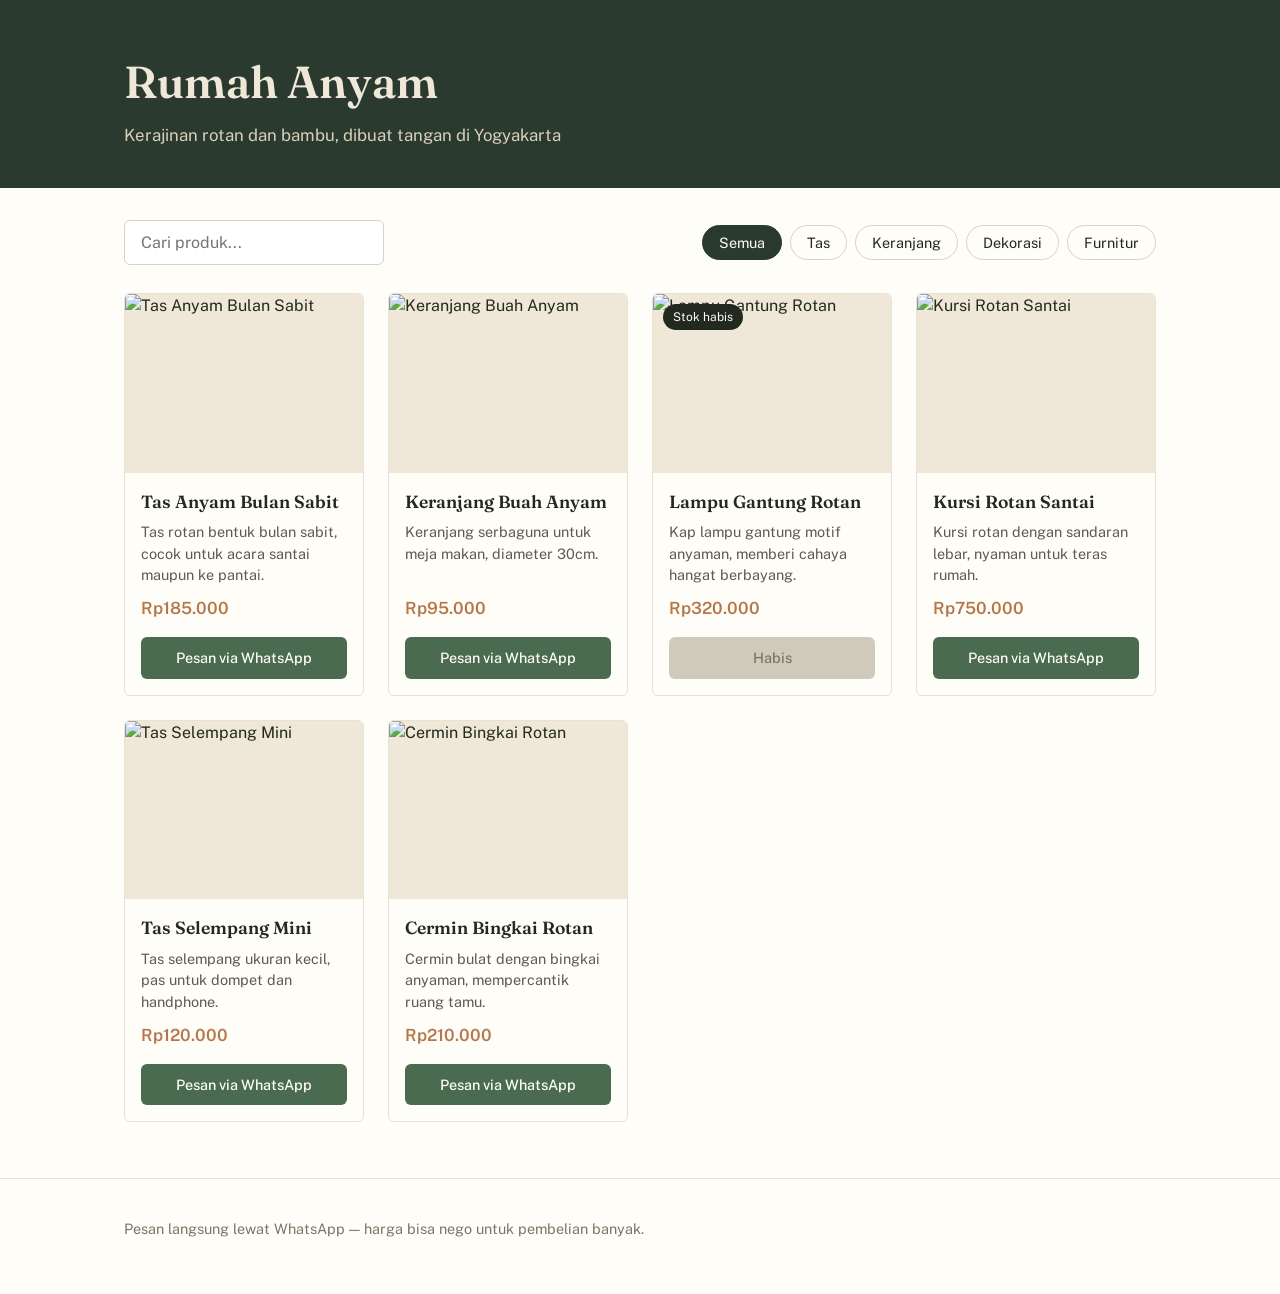
==== index.html @ 0f6c0b3e "init" ====
<!DOCTYPE html>
<html lang="id">
<head>
<meta charset="UTF-8">
<meta name="viewport" content="width=device-width, initial-scale=1.0">
<title>Rumah Anyam — Katalog</title>
<link rel="stylesheet" href="style.css">
<link rel="preconnect" href="https://fonts.googleapis.com">
<link href="https://fonts.googleapis.com/css2?family=Fraunces:opsz,wght@9..144,500;9..144,600&family=Public+Sans:wght@400;500;600&display=swap" rel="stylesheet">
</head>
<body>

  <header class="site-header">
    <div class="wrap">
      <h1 id="toko-nama">Memuat...</h1>
      <p id="toko-tagline" class="tagline"></p>
    </div>
  </header>

  <main class="wrap">
    <div class="toolbar">
      <input id="cari" type="search" placeholder="Cari produk..." autocomplete="off">
      <div id="kategori-tabs" class="kategori-tabs"></div>
    </div>

    <div id="grid" class="grid" aria-live="polite"></div>
    <p id="kosong" class="kosong" hidden>Tidak ada produk yang cocok. Coba kata kunci lain.</p>
  </main>

  <footer class="site-footer">
    <div class="wrap">
      <p>Pesan langsung lewat WhatsApp — harga bisa nego untuk pembelian banyak.</p>
    </div>
  </footer>

  <script src="app.js"></script>
</body>
</html>
---- style.css ----
:root {
  --hijau-tua: #2b3a2f;
  --hijau-daun: #4a6b4f;
  --pasir: #efe7d8;
  --kayu: #b5764a;
  --teks: #23291f;
  --putih: #fffdf8;
  --radius: 6px;
}

* { box-sizing: border-box; }

body {
  margin: 0;
  font-family: 'Public Sans', sans-serif;
  color: var(--teks);
  background: var(--putih);
  line-height: 1.5;
}

.wrap {
  max-width: 1080px;
  margin: 0 auto;
  padding: 0 24px;
}

.site-header {
  background: var(--hijau-tua);
  color: var(--pasir);
  padding: 48px 0 40px;
}

.site-header h1 {
  font-family: 'Fraunces', serif;
  font-size: clamp(2rem, 5vw, 2.8rem);
  font-weight: 600;
  margin: 0 0 8px;
}

.tagline {
  margin: 0;
  font-size: 1.05rem;
  color: #d7d0bd;
  max-width: 46ch;
}

.toolbar {
  display: flex;
  flex-direction: column;
  gap: 16px;
  margin: 32px 0 28px;
}

#cari {
  width: 100%;
  padding: 12px 16px;
  border: 1px solid #d8d2c2;
  border-radius: var(--radius);
  font-size: 1rem;
  font-family: inherit;
}

#cari:focus {
  outline: 2px solid var(--hijau-daun);
  outline-offset: 1px;
}

.kategori-tabs {
  display: flex;
  flex-wrap: wrap;
  gap: 8px;
}

.tab {
  padding: 8px 16px;
  border: 1px solid #d8d2c2;
  border-radius: 999px;
  background: transparent;
  font-family: inherit;
  font-size: 0.9rem;
  cursor: pointer;
  color: var(--teks);
}

.tab:hover { border-color: var(--hijau-daun); }

.tab.aktif {
  background: var(--hijau-tua);
  border-color: var(--hijau-tua);
  color: var(--putih);
}

.grid {
  display: grid;
  grid-template-columns: repeat(auto-fill, minmax(230px, 1fr));
  gap: 24px;
  padding-bottom: 56px;
}

.kartu {
  border: 1px solid #e8e2d3;
  border-radius: var(--radius);
  overflow: hidden;
  display: flex;
  flex-direction: column;
  background: var(--putih);
}

.kartu-gambar {
  aspect-ratio: 4 / 3;
  overflow: hidden;
  background: var(--pasir);
  position: relative;
}

.kartu-gambar img {
  width: 100%;
  height: 100%;
  object-fit: cover;
  display: block;
}

.badge-habis {
  position: absolute;
  top: 10px;
  left: 10px;
  background: var(--teks);
  color: var(--putih);
  font-size: 0.75rem;
  padding: 4px 10px;
  border-radius: 999px;
}

.kartu-isi {
  padding: 16px;
  display: flex;
  flex-direction: column;
  gap: 6px;
  flex: 1;
}

.kartu-isi h3 {
  font-family: 'Fraunces', serif;
  font-size: 1.1rem;
  font-weight: 600;
  margin: 0;
}

.kartu-isi p {
  font-size: 0.9rem;
  color: #5b5b4f;
  margin: 0;
  flex: 1;
}

.harga {
  font-size: 1.05rem;
  font-weight: 600;
  color: var(--kayu);
  margin-top: 4px;
}

.tombol-pesan {
  display: inline-block;
  margin-top: 10px;
  padding: 10px 14px;
  text-align: center;
  background: var(--hijau-daun);
  color: var(--putih);
  border-radius: var(--radius);
  text-decoration: none;
  font-size: 0.9rem;
  font-weight: 500;
}

.tombol-pesan:hover { background: var(--hijau-tua); }

.tombol-pesan.nonaktif {
  background: #cfcabb;
  color: #7a7565;
  pointer-events: none;
}

.kosong {
  text-align: center;
  color: #7a7565;
  padding: 40px 0;
}

.site-footer {
  border-top: 1px solid #e8e2d3;
  padding: 24px 0 40px;
  color: #7a7565;
  font-size: 0.9rem;
}

@media (min-width: 640px) {
  .toolbar { flex-direction: row; align-items: center; justify-content: space-between; }
  #cari { max-width: 260px; }
}
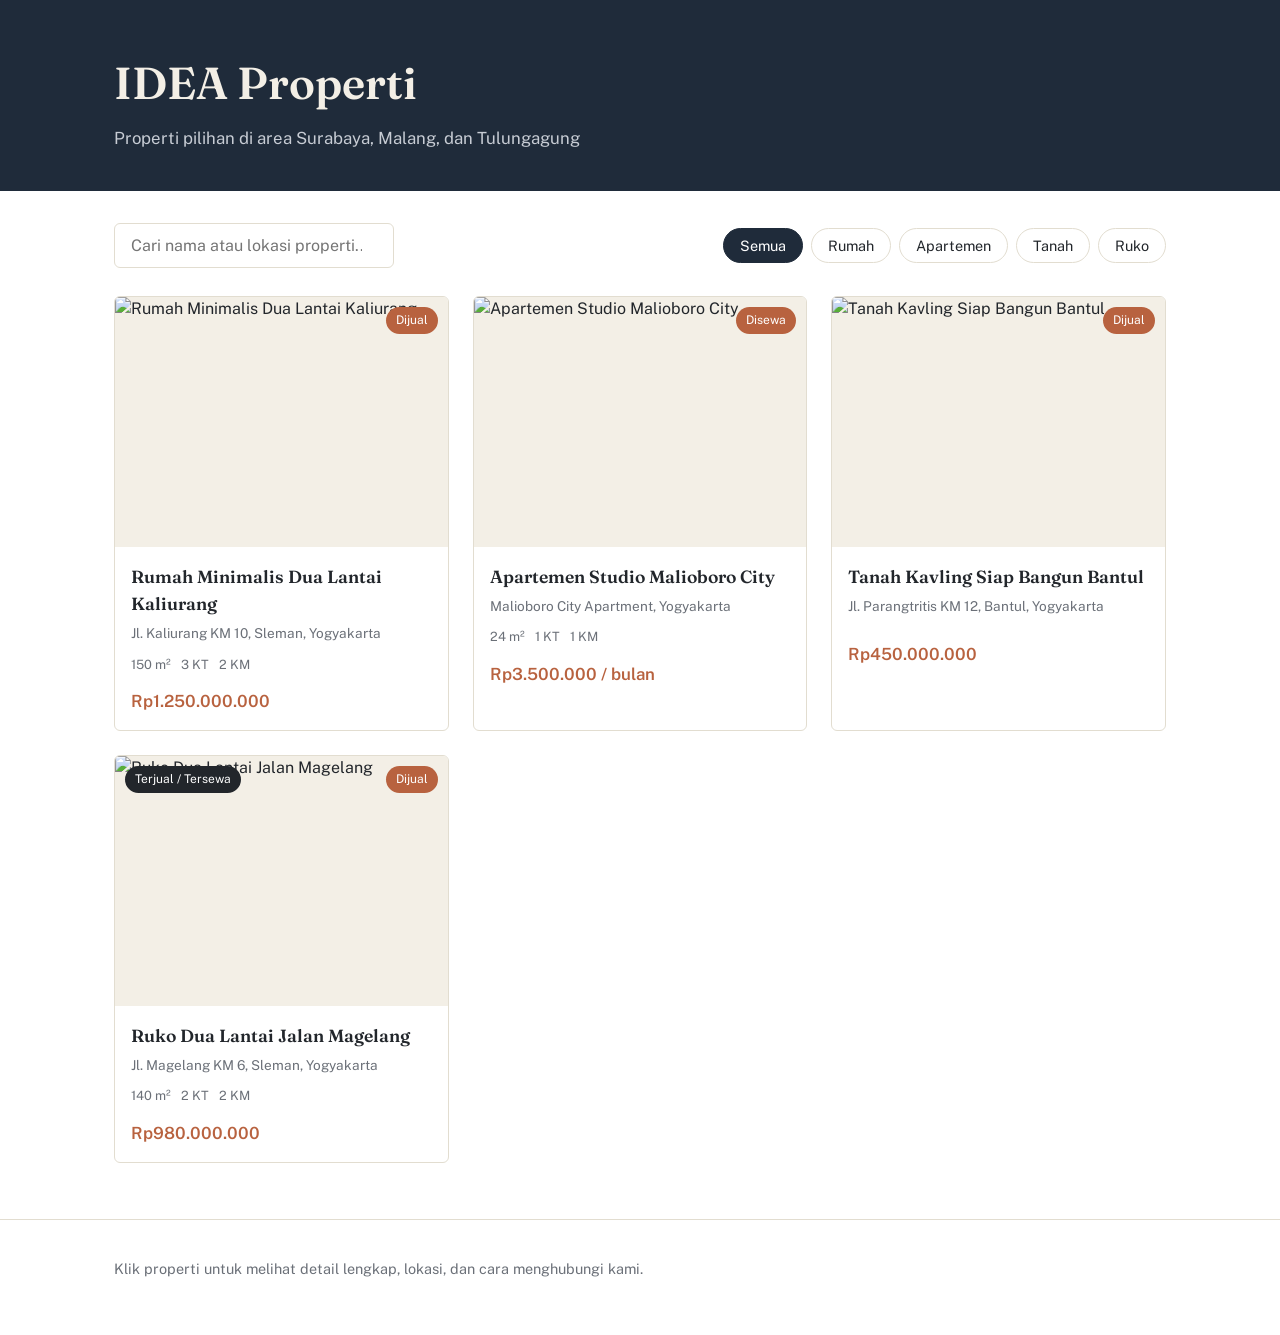
==== commit 668330d4: "data new" ====
--- a/index.html
+++ b/index.html
@@ -1,13 +1,17 @@
 <!DOCTYPE html>
 <html lang="id">
+
 <head>
-<meta charset="UTF-8">
-<meta name="viewport" content="width=device-width, initial-scale=1.0">
-<title>Rumah Anyam — Katalog</title>
-<link rel="stylesheet" href="style.css">
-<link rel="preconnect" href="https://fonts.googleapis.com">
-<link href="https://fonts.googleapis.com/css2?family=Fraunces:opsz,wght@9..144,500;9..144,600&family=Public+Sans:wght@400;500;600&display=swap" rel="stylesheet">
+  <meta charset="UTF-8">
+  <meta name="viewport" content="width=device-width, initial-scale=1.0">
+  <title>Wisma Griya — Katalog Properti</title>
+  <link rel="stylesheet" href="style.css">
+  <link rel="preconnect" href="https://fonts.googleapis.com">
+  <link
+    href="https://fonts.googleapis.com/css2?family=Fraunces:opsz,wght@9..144,500;9..144,600&family=Public+Sans:wght@400;500;600&display=swap"
+    rel="stylesheet">
 </head>
+
 <body>
 
   <header class="site-header">
@@ -19,20 +23,21 @@
 
   <main class="wrap">
     <div class="toolbar">
-      <input id="cari" type="search" placeholder="Cari produk..." autocomplete="off">
+      <input id="cari" type="search" placeholder="Cari nama atau lokasi properti..." autocomplete="off">
       <div id="kategori-tabs" class="kategori-tabs"></div>
     </div>
 
     <div id="grid" class="grid" aria-live="polite"></div>
-    <p id="kosong" class="kosong" hidden>Tidak ada produk yang cocok. Coba kata kunci lain.</p>
+    <p id="kosong" class="kosong" hidden>Tidak ada properti yang cocok. Coba kata kunci lain.</p>
   </main>
 
   <footer class="site-footer">
     <div class="wrap">
-      <p>Pesan langsung lewat WhatsApp — harga bisa nego untuk pembelian banyak.</p>
+      <p>Klik properti untuk melihat detail lengkap, lokasi, dan cara menghubungi kami.</p>
     </div>
   </footer>
 
   <script src="app.js"></script>
 </body>
-</html>
+
+</html>
--- a/style.css
+++ b/style.css
@@ -1,33 +1,43 @@
 :root {
-  --hijau-tua: #2b3a2f;
-  --hijau-daun: #4a6b4f;
-  --pasir: #efe7d8;
-  --kayu: #b5764a;
-  --teks: #23291f;
-  --putih: #fffdf8;
+  --navy: #1f2b3a;
+  --navy-terang: #33475c;
+  --pasir: #f3efe6;
+  --terracotta: #b8623f;
+  --teks: #22262b;
+  --teks-muted: #6b7078;
+  --putih: #ffffff;
+  --garis: #e2ddd0;
   --radius: 6px;
 }
 
-* { box-sizing: border-box; }
+* {
+  box-sizing: border-box;
+}
 
 body {
   margin: 0;
   font-family: 'Public Sans', sans-serif;
   color: var(--teks);
   background: var(--putih);
-  line-height: 1.5;
+  line-height: 1.55;
 }
 
 .wrap {
-  max-width: 1080px;
+  max-width: 1100px;
   margin: 0 auto;
   padding: 0 24px;
 }
 
+/* ---------- Header ---------- */
+
 .site-header {
-  background: var(--hijau-tua);
+  background: var(--navy);
   color: var(--pasir);
   padding: 48px 0 40px;
+}
+
+.site-header--kecil {
+  padding: 20px 0;
 }
 
 .site-header h1 {
@@ -40,9 +50,21 @@
 .tagline {
   margin: 0;
   font-size: 1.05rem;
-  color: #d7d0bd;
-  max-width: 46ch;
-}
+  color: #c7ccd4;
+  max-width: 48ch;
+}
+
+.tautan-kembali {
+  color: var(--pasir);
+  text-decoration: none;
+  font-size: 0.95rem;
+}
+
+.tautan-kembali:hover {
+  text-decoration: underline;
+}
+
+/* ---------- Toolbar & kategori ---------- */
 
 .toolbar {
   display: flex;
@@ -54,14 +76,14 @@
 #cari {
   width: 100%;
   padding: 12px 16px;
-  border: 1px solid #d8d2c2;
+  border: 1px solid var(--garis);
   border-radius: var(--radius);
   font-size: 1rem;
   font-family: inherit;
 }
 
 #cari:focus {
-  outline: 2px solid var(--hijau-daun);
+  outline: 2px solid var(--navy-terang);
   outline-offset: 1px;
 }
 
@@ -73,7 +95,7 @@
 
 .tab {
   padding: 8px 16px;
-  border: 1px solid #d8d2c2;
+  border: 1px solid var(--garis);
   border-radius: 999px;
   background: transparent;
   font-family: inherit;
@@ -82,28 +104,51 @@
   color: var(--teks);
 }
 
-.tab:hover { border-color: var(--hijau-daun); }
+.tab:hover {
+  border-color: var(--navy-terang);
+}
 
 .tab.aktif {
-  background: var(--hijau-tua);
-  border-color: var(--hijau-tua);
+  background: var(--navy);
+  border-color: var(--navy);
   color: var(--putih);
 }
+
+@media (min-width: 640px) {
+  .toolbar {
+    flex-direction: row;
+    align-items: center;
+    justify-content: space-between;
+  }
+
+  #cari {
+    max-width: 280px;
+  }
+}
+
+/* ---------- Grid & kartu ---------- */
 
 .grid {
   display: grid;
-  grid-template-columns: repeat(auto-fill, minmax(230px, 1fr));
+  grid-template-columns: repeat(auto-fill, minmax(250px, 1fr));
   gap: 24px;
   padding-bottom: 56px;
 }
 
 .kartu {
-  border: 1px solid #e8e2d3;
+  border: 1px solid var(--garis);
   border-radius: var(--radius);
   overflow: hidden;
   display: flex;
   flex-direction: column;
   background: var(--putih);
+  text-decoration: none;
+  color: inherit;
+  transition: border-color 0.15s ease;
+}
+
+.kartu:hover {
+  border-color: var(--navy-terang);
 }
 
 .kartu-gambar {
@@ -131,6 +176,23 @@
   border-radius: 999px;
 }
 
+.badge-status {
+  position: absolute;
+  top: 10px;
+  right: 10px;
+  background: var(--terracotta);
+  color: var(--putih);
+  font-size: 0.75rem;
+  padding: 4px 10px;
+  border-radius: 999px;
+}
+
+.badge-status--statik {
+  position: static;
+  display: inline-block;
+  margin-bottom: 12px;
+}
+
 .kartu-isi {
   padding: 16px;
   display: flex;
@@ -146,18 +208,162 @@
   margin: 0;
 }
 
-.kartu-isi p {
-  font-size: 0.9rem;
-  color: #5b5b4f;
+.lokasi-ringkas {
+  font-size: 0.85rem;
+  color: var(--teks-muted);
   margin: 0;
-  flex: 1;
+}
+
+.spek-ringkas {
+  display: flex;
+  gap: 10px;
+  font-size: 0.8rem;
+  color: var(--teks-muted);
+  margin: 4px 0;
 }
 
 .harga {
   font-size: 1.05rem;
   font-weight: 600;
-  color: var(--kayu);
+  color: var(--terracotta);
   margin-top: 4px;
+}
+
+.harga--besar {
+  font-size: 1.5rem;
+}
+
+.kosong {
+  text-align: center;
+  color: var(--teks-muted);
+  padding: 40px 0;
+}
+
+.site-footer {
+  border-top: 1px solid var(--garis);
+  padding: 24px 0 40px;
+  color: var(--teks-muted);
+  font-size: 0.9rem;
+}
+
+/* ---------- Halaman detail ---------- */
+
+.detail-wrap {
+  display: grid;
+  gap: 32px;
+  padding: 32px 24px 64px;
+}
+
+.detail-galeri {
+  display: flex;
+  flex-direction: column;
+  gap: 10px;
+}
+
+.galeri-utama {
+  position: relative;
+  aspect-ratio: 4 / 3;
+  border-radius: var(--radius);
+  overflow: hidden;
+  background: var(--pasir);
+}
+
+.galeri-utama img {
+  width: 100%;
+  height: 100%;
+  object-fit: cover;
+}
+
+.galeri-thumb {
+  display: flex;
+  gap: 8px;
+  overflow-x: auto;
+}
+
+.thumb {
+  width: 76px;
+  height: 60px;
+  flex-shrink: 0;
+  border: 2px solid transparent;
+  border-radius: 4px;
+  overflow: hidden;
+  padding: 0;
+  cursor: pointer;
+  background: none;
+}
+
+.thumb img {
+  width: 100%;
+  height: 100%;
+  object-fit: cover;
+  display: block;
+}
+
+.thumb.aktif {
+  border-color: var(--navy-terang);
+}
+
+.detail-info h1 {
+  font-family: 'Fraunces', serif;
+  font-size: clamp(1.6rem, 4vw, 2.2rem);
+  margin: 0 0 6px;
+}
+
+.lokasi-detail {
+  color: var(--teks-muted);
+  margin: 0 0 12px;
+}
+
+.spek-grid {
+  display: grid;
+  grid-template-columns: repeat(2, 1fr);
+  gap: 10px;
+  margin: 20px 0;
+  padding: 16px;
+  background: var(--pasir);
+  border-radius: var(--radius);
+}
+
+.spek-baris {
+  display: flex;
+  flex-direction: column;
+  font-size: 0.85rem;
+}
+
+.spek-baris span {
+  color: var(--teks-muted);
+}
+
+.spek-baris strong {
+  font-size: 1rem;
+}
+
+.detail-info h2 {
+  font-family: 'Fraunces', serif;
+  font-size: 1.2rem;
+  margin: 24px 0 8px;
+}
+
+.deskripsi {
+  color: var(--teks);
+}
+
+.peta-bungkus {
+  border-radius: var(--radius);
+  overflow: hidden;
+  border: 1px solid var(--garis);
+}
+
+.tautan-peta {
+  display: inline-block;
+  margin-top: 8px;
+  font-size: 0.9rem;
+  color: var(--navy-terang);
+  text-decoration: none;
+}
+
+.tautan-peta:hover {
+  text-decoration: underline;
 }
 
 .tombol-pesan {
@@ -165,7 +371,7 @@
   margin-top: 10px;
   padding: 10px 14px;
   text-align: center;
-  background: var(--hijau-daun);
+  background: var(--navy-terang);
   color: var(--putih);
   border-radius: var(--radius);
   text-decoration: none;
@@ -173,7 +379,9 @@
   font-weight: 500;
 }
 
-.tombol-pesan:hover { background: var(--hijau-tua); }
+.tombol-pesan:hover {
+  background: var(--navy);
+}
 
 .tombol-pesan.nonaktif {
   background: #cfcabb;
@@ -181,20 +389,17 @@
   pointer-events: none;
 }
 
-.kosong {
+.tombol-pesan--besar {
+  display: block;
+  margin-top: 28px;
+  padding: 16px;
+  font-size: 1.05rem;
   text-align: center;
-  color: #7a7565;
-  padding: 40px 0;
-}
-
-.site-footer {
-  border-top: 1px solid #e8e2d3;
-  padding: 24px 0 40px;
-  color: #7a7565;
-  font-size: 0.9rem;
-}
-
-@media (min-width: 640px) {
-  .toolbar { flex-direction: row; align-items: center; justify-content: space-between; }
-  #cari { max-width: 260px; }
-}
+}
+
+@media (min-width: 820px) {
+  .detail-wrap {
+    grid-template-columns: 1.1fr 1fr;
+    align-items: start;
+  }
+}
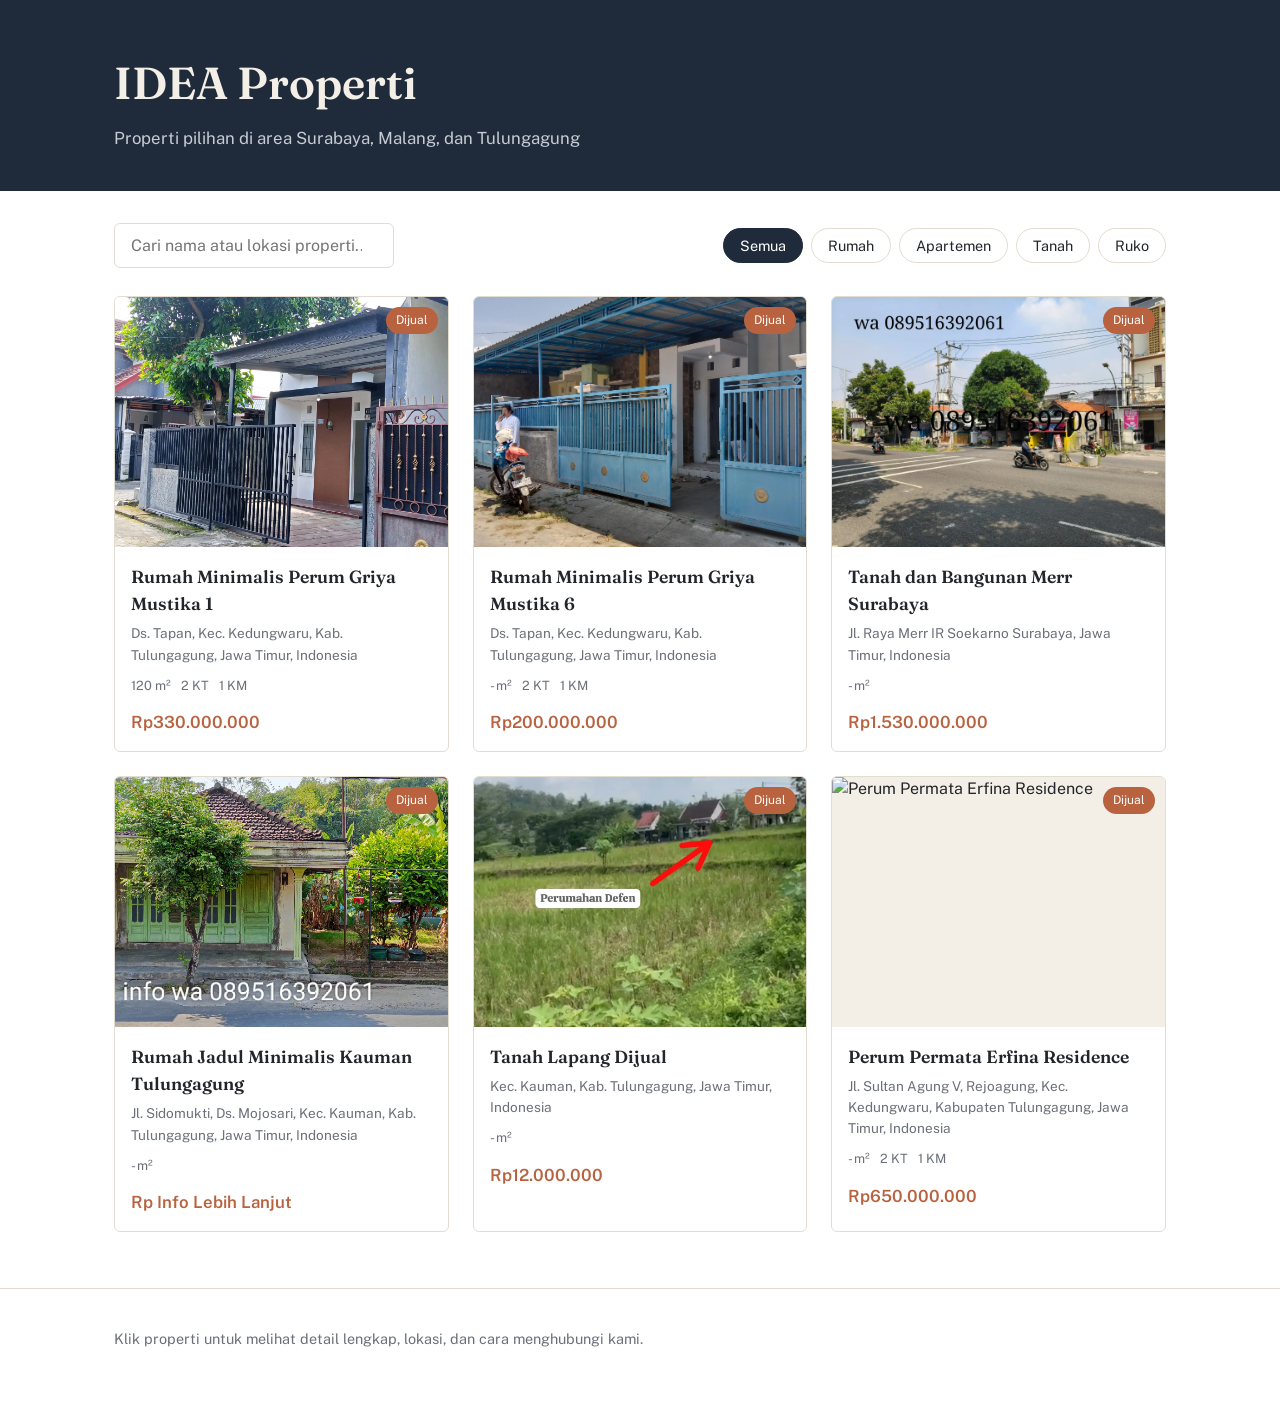
==== commit ba2c196d: "add notes, fix minor dissonance" ====
--- a/index.html
+++ b/index.html
@@ -4,7 +4,7 @@
 <head>
   <meta charset="UTF-8">
   <meta name="viewport" content="width=device-width, initial-scale=1.0">
-  <title>Wisma Griya — Katalog Properti</title>
+  <title>Katalog Properti</title>
   <link rel="stylesheet" href="style.css">
   <link rel="preconnect" href="https://fonts.googleapis.com">
   <link
